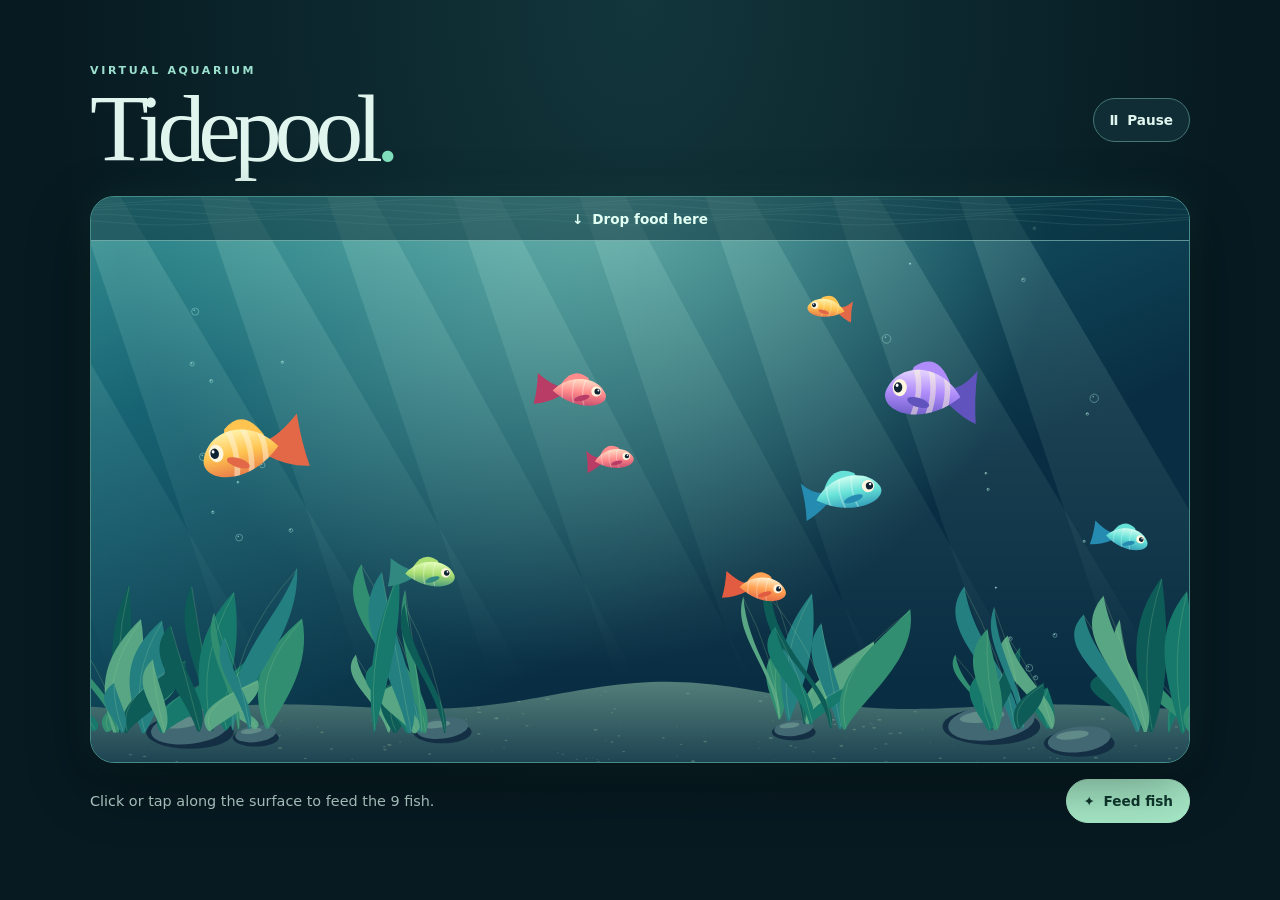
==== index.html @ 8c4f9cd1 "Add files via upload" ====
<!DOCTYPE html>
<html lang="en">

  <head>
    <meta charset="UTF-8">
    <title>Tidepool Aquarium</title>
    <meta name="viewport" content="width=device-width, initial-scale=1.0"><link rel="stylesheet" href="/style.css">
  </head>

  <body>
    <!doctype html>
<html lang="en">
<head>
  <meta charset="utf-8">
  <meta name="viewport" content="width=device-width, initial-scale=1">
  <title>Tidepool Aquarium</title>
  <link rel="stylesheet" href="style.css">
  <script src="script.js" defer></script>
</head>
<body>
  <main>
    <header>
      <div>
        <p class="kicker">VIRTUAL AQUARIUM</p>
        <h1>Tidepool<span>.</span></h1>
      </div>
      <button id="motion" type="button" aria-pressed="false"><span aria-hidden="true">Ⅱ</span> Pause</button>
    </header>
    <section class="tank" aria-label="Aquarium">
      <canvas id="water" role="img" aria-label="Colorful tropical fish swimming among sea plants">An illustrated tropical aquarium.</canvas>
      <button id="surface" type="button" aria-label="Drop food at the water surface"><span aria-hidden="true">↓</span> Drop food here</button>
    </section>
    <footer>
      <p>Click or tap along the surface to feed the 9 fish.</p>
      <button id="feed" type="button"><span aria-hidden="true">✦</span> Feed fish</button>
    </footer>
    <p id="status" class="sr-only" role="status"></p>
  </main>
</body>
</html>

    <script src="/script.js"></script>
  </body>

</html>
---- style.css ----
* { box-sizing: border-box; }
:root {
  color-scheme: dark;
  font-family: "Aptos", system-ui, sans-serif;
  color: #e0f5ee;
  background: #071a21;
}
body {
  margin: 0;
  min-height: 100vh;
  background: radial-gradient(ellipse at 50% 0%, #12363c, transparent 65%);
}
main { width: min(1100px, 100% - 40px); margin: 0 auto; padding: clamp(26px, 5vw, 65px) 0; }
header, footer { display: flex; justify-content: space-between; align-items: center; gap: 16px; }
header { margin-bottom: 20px; }
.kicker { margin: 0 0 5px; color: #9ce1cf; font: 600 .69rem system-ui; letter-spacing: .24em; }
h1 { margin: 0; font: 400 clamp(3rem, 8vw, 6rem)/.98 Georgia, serif; letter-spacing: -.075em; }
h1 span { color: #80dfbd; }
.tank {
  position: relative;
  overflow: hidden;
  border-radius: 24px;
  border: 1px solid #478b88;
  background: #104952;
  box-shadow: 0 20px 60px #0006, 0 0 36px #65e5cf15;
}
canvas { display: block; width: 100%; height: clamp(330px, 53vw, 565px); }
footer { margin-top: 16px; }
footer p { margin: 0; color: #b5d0cc; font-size: .9rem; }
button {
  border: 1px solid #457674;
  border-radius: 999px;
  padding: 11px 16px;
  min-height: 44px;
  font: 650 .85rem system-ui;
  color: inherit;
  background: #102d35;
  cursor: pointer;
  white-space: nowrap;
}
button span { margin-right: 4px; }
button:hover { background: #1d4549; }
button:focus-visible { outline: 3px solid #ffe1a3; outline-offset: 3px; }
#surface {
  position: absolute;
  inset: 0 0 auto;
  width: 100%;
  border: 0;
  border-bottom: 1px solid #c1fff276;
  border-radius: 0;
  color: #e2fff4;
  background: #082e388a;
  cursor: crosshair;
}
#surface:hover { background: #082e38b8; }
#surface:focus-visible { outline-offset: -4px; }
#feed { background: #a6e9c7; color: #10382e; border-color: #a6e9c7; }
#feed:hover { background: #d5f9e6; }
.sr-only { position: absolute; width: 1px; height: 1px; overflow: hidden; clip-path: inset(50%); white-space: nowrap; }
@media (max-width: 450px) {
  main { width: calc(100% - 24px); }
  .tank { border-radius: 17px; }
  footer p { font-size: .8rem; }
}
---- style.css ----
* { box-sizing: border-box; }
:root {
  color-scheme: dark;
  font-family: "Aptos", system-ui, sans-serif;
  color: #e0f5ee;
  background: #071a21;
}
body {
  margin: 0;
  min-height: 100vh;
  background: radial-gradient(ellipse at 50% 0%, #12363c, transparent 65%);
}
main { width: min(1100px, 100% - 40px); margin: 0 auto; padding: clamp(26px, 5vw, 65px) 0; }
header, footer { display: flex; justify-content: space-between; align-items: center; gap: 16px; }
header { margin-bottom: 20px; }
.kicker { margin: 0 0 5px; color: #9ce1cf; font: 600 .69rem system-ui; letter-spacing: .24em; }
h1 { margin: 0; font: 400 clamp(3rem, 8vw, 6rem)/.98 Georgia, serif; letter-spacing: -.075em; }
h1 span { color: #80dfbd; }
.tank {
  position: relative;
  overflow: hidden;
  border-radius: 24px;
  border: 1px solid #478b88;
  background: #104952;
  box-shadow: 0 20px 60px #0006, 0 0 36px #65e5cf15;
}
canvas { display: block; width: 100%; height: clamp(330px, 53vw, 565px); }
footer { margin-top: 16px; }
footer p { margin: 0; color: #b5d0cc; font-size: .9rem; }
button {
  border: 1px solid #457674;
  border-radius: 999px;
  padding: 11px 16px;
  min-height: 44px;
  font: 650 .85rem system-ui;
  color: inherit;
  background: #102d35;
  cursor: pointer;
  white-space: nowrap;
}
button span { margin-right: 4px; }
button:hover { background: #1d4549; }
button:focus-visible { outline: 3px solid #ffe1a3; outline-offset: 3px; }
#surface {
  position: absolute;
  inset: 0 0 auto;
  width: 100%;
  border: 0;
  border-bottom: 1px solid #c1fff276;
  border-radius: 0;
  color: #e2fff4;
  background: #082e388a;
  cursor: crosshair;
}
#surface:hover { background: #082e38b8; }
#surface:focus-visible { outline-offset: -4px; }
#feed { background: #a6e9c7; color: #10382e; border-color: #a6e9c7; }
#feed:hover { background: #d5f9e6; }
.sr-only { position: absolute; width: 1px; height: 1px; overflow: hidden; clip-path: inset(50%); white-space: nowrap; }
@media (max-width: 450px) {
  main { width: calc(100% - 24px); }
  .tank { border-radius: 17px; }
  footer p { font-size: .8rem; }
}
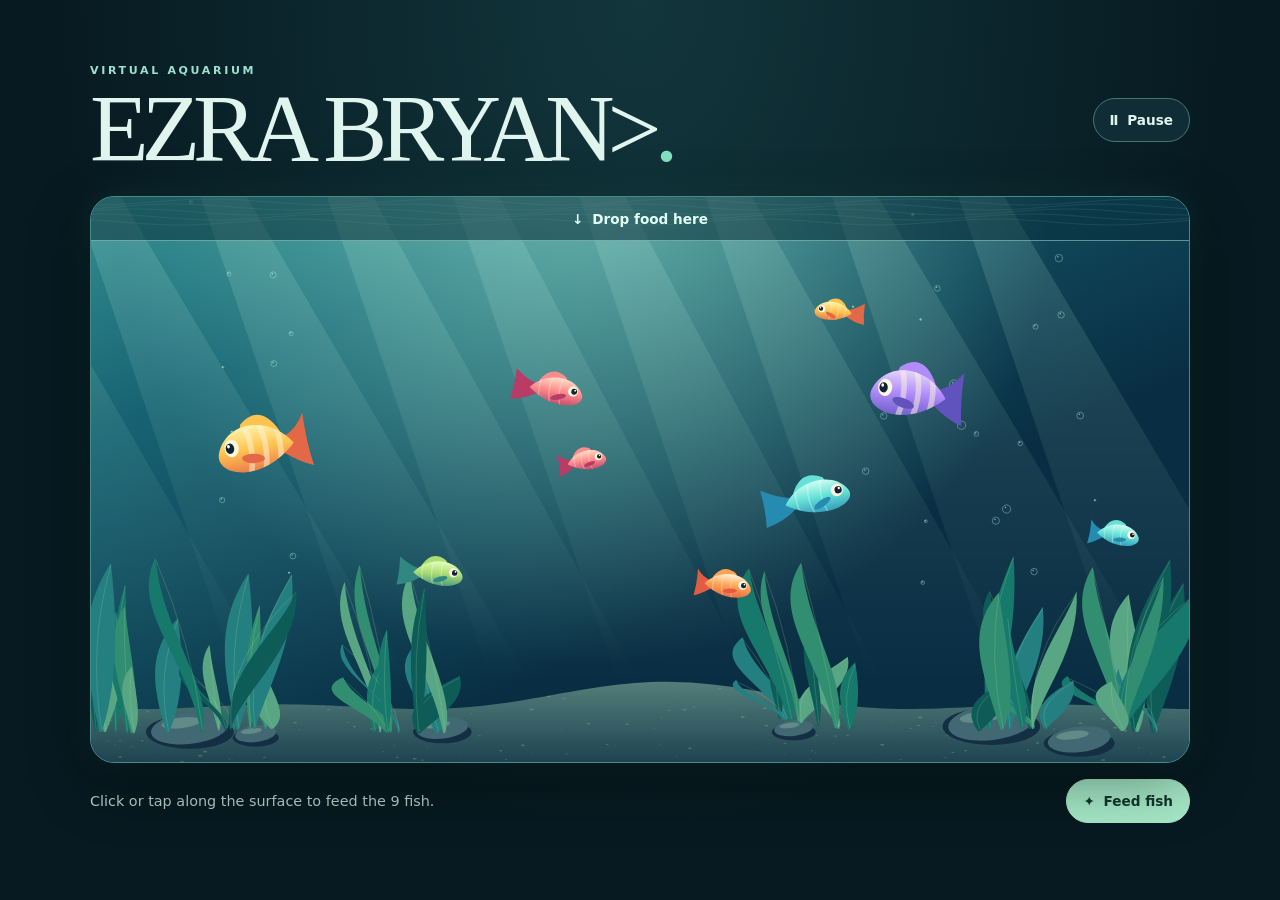
==== commit 1865bbbd: "Update index.html" ====
--- a/index.html
+++ b/index.html
@@ -22,7 +22,7 @@
     <header>
       <div>
         <p class="kicker">VIRTUAL AQUARIUM</p>
-        <h1>Tidepool<span>.</span></h1>
+        <h1>EZRA BRYAN><span>.</span></h1>
       </div>
       <button id="motion" type="button" aria-pressed="false"><span aria-hidden="true">Ⅱ</span> Pause</button>
     </header>
@@ -42,4 +42,4 @@
     <script src="/script.js"></script>
   </body>
 
-</html>+</html>
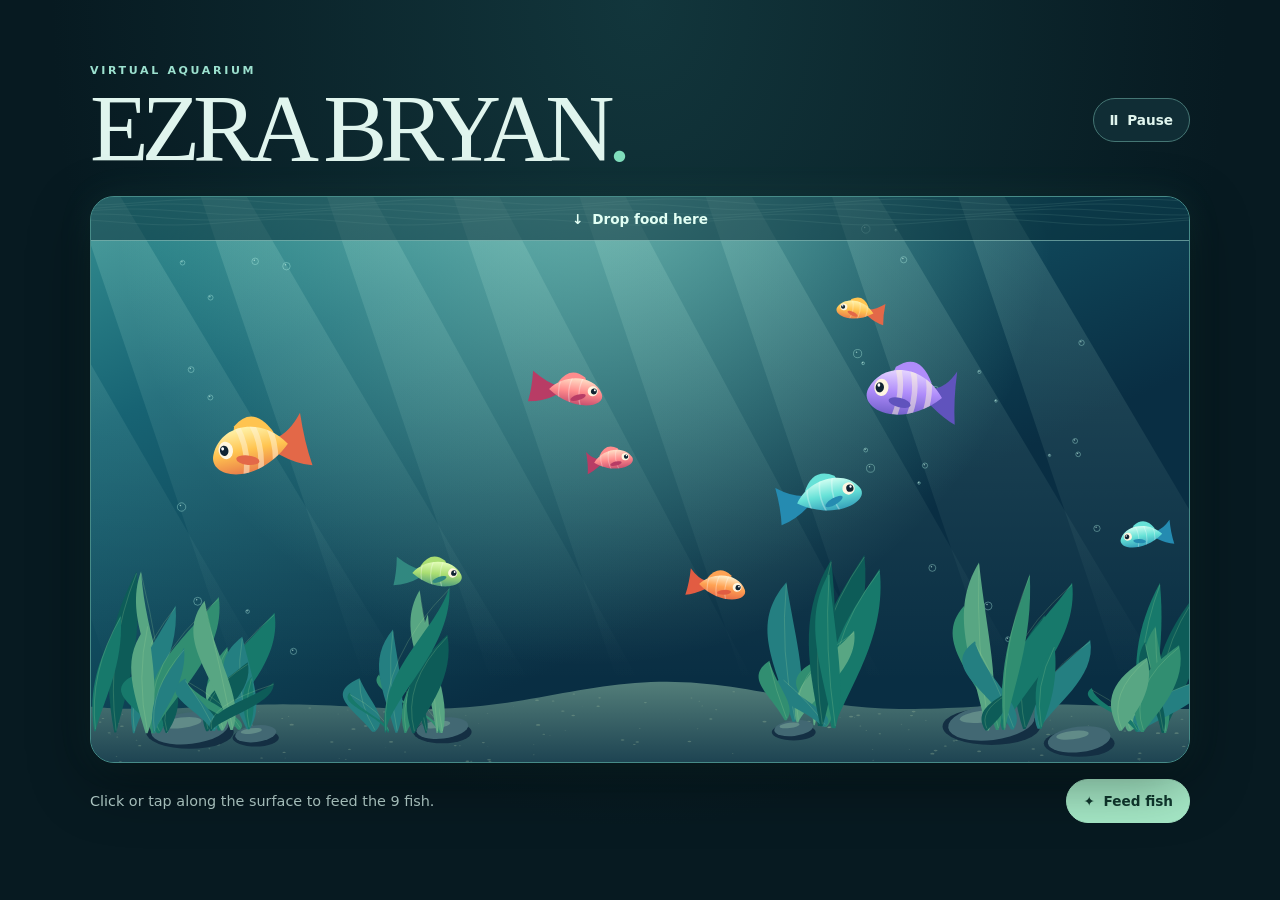
==== commit 84816dc2: "Update index.html" ====
--- a/index.html
+++ b/index.html
@@ -22,7 +22,7 @@
     <header>
       <div>
         <p class="kicker">VIRTUAL AQUARIUM</p>
-        <h1>EZRA BRYAN><span>.</span></h1>
+        <h1>EZRA BRYAN<span>.</span></h1>
       </div>
       <button id="motion" type="button" aria-pressed="false"><span aria-hidden="true">Ⅱ</span> Pause</button>
     </header>
